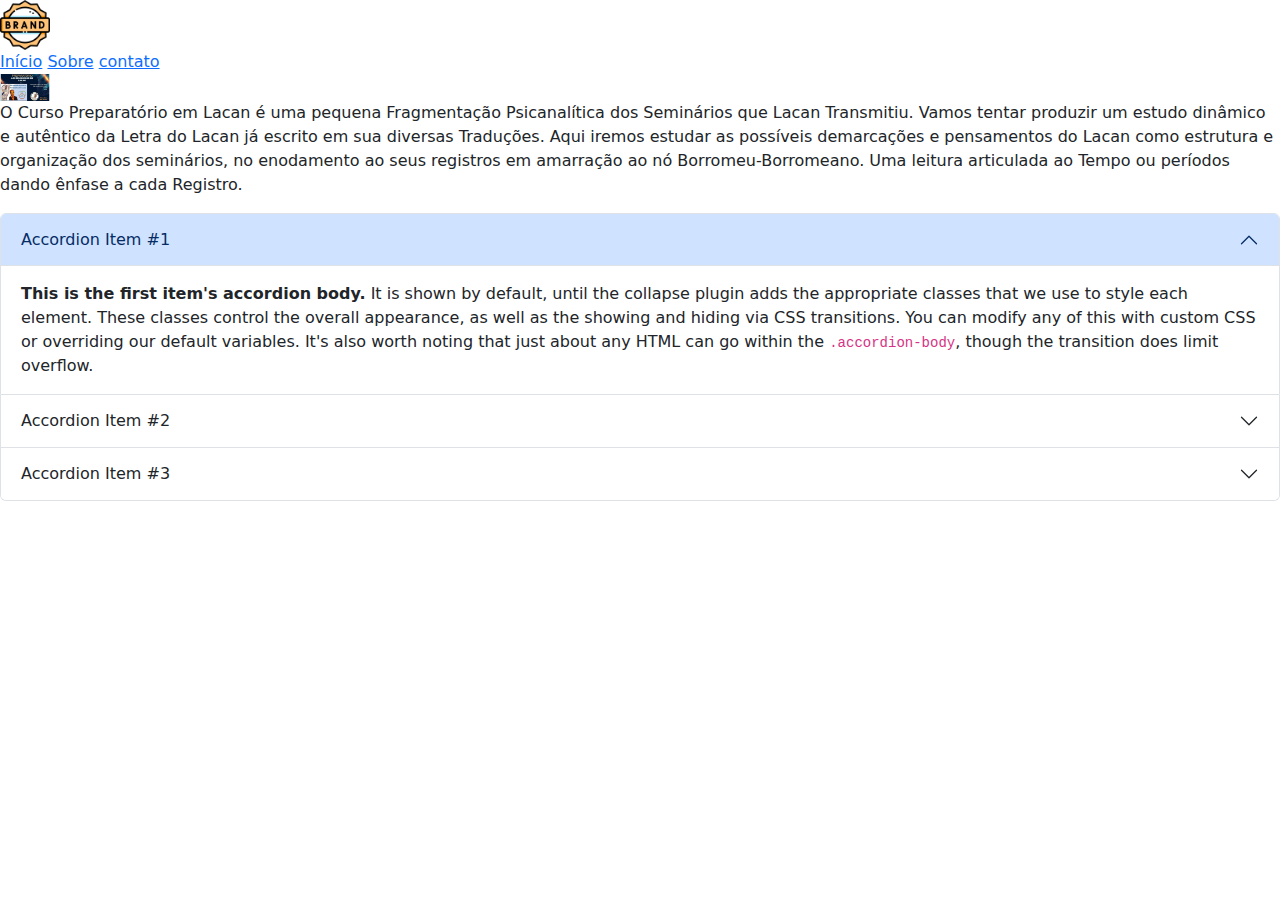
==== assets/curso1.html @ c64bf55d "teste" ====
<!DOCTYPE html>
<html lang="pt-br">
<head>
    <meta charset="UTF-8">
    <meta name="viewport" content="width=device-width, initial-scale=1.0">
    <link rel="stylesheet" href="style-courses_pages.css">
    <link href="https://cdn.jsdelivr.net/npm/bootstrap@5.3.3/dist/css/bootstrap.min.css" rel="stylesheet" integrity="sha384-QWTKZyjpPEjISv5WaRU9OFeRpok6YctnYmDr5pNlyT2bRjXh0JMhjY6hW+ALEwIH" crossorigin="anonymous">
    <title>Curso 1</title>
</head>
<body>
    <header>
        <div class="img-header">
            <img src="images/imagem-de-marca.png" alt="marca">
        </div>
        <nav>
          <a href="index.html">Início</a>
          <a href="sobre">Sobre</a>
          <a href="contato">contato</a>
        </nav>
    </header>
    <main>
        <section class="banner">
            <div class="banner-content">
                <img src="images/bannerSeminarioLacan.png" alt="banner">
            </div>
            <p>
                O Curso Preparatório em Lacan é uma pequena Fragmentação Psicanalítica dos Seminários que Lacan Transmitiu. Vamos tentar produzir um estudo dinâmico e autêntico da Letra do Lacan já escrito em sua diversas Traduções. Aqui iremos estudar as possíveis demarcações e pensamentos do Lacan como estrutura e organização dos seminários, no enodamento ao seus registros em amarração ao nó Borromeu-Borromeano. Uma leitura articulada ao Tempo ou períodos dando ênfase a cada Registro. 
            </p>
        </section>
        <section class="content-body">
            <div class="accordion" id="accordionExample">
                <div class="accordion-item">
                <h2 class="accordion-header">
                    <button class="accordion-button" type="button" data-bs-toggle="collapse" data-bs-target="#collapseOne" aria-expanded="true" aria-controls="collapseOne">
                    Accordion Item #1
                    </button>
                </h2>
                <div id="collapseOne" class="accordion-collapse collapse show" data-bs-parent="#accordionExample">
                    <div class="accordion-body">
                    <strong>This is the first item's accordion body.</strong> It is shown by default, until the collapse plugin adds the appropriate classes that we use to style each element. These classes control the overall appearance, as well as the showing and hiding via CSS transitions. You can modify any of this with custom CSS or overriding our default variables. It's also worth noting that just about any HTML can go within the <code>.accordion-body</code>, though the transition does limit overflow.
                    </div>
                </div>
                </div>
                <div class="accordion-item">
                <h2 class="accordion-header">
                    <button class="accordion-button collapsed" type="button" data-bs-toggle="collapse" data-bs-target="#collapseTwo" aria-expanded="false" aria-controls="collapseTwo">
                    Accordion Item #2
                    </button>
                </h2>
                <div id="collapseTwo" class="accordion-collapse collapse" data-bs-parent="#accordionExample">
                    <div class="accordion-body">
                    <strong>This is the second item's accordion body.</strong> It is hidden by default, until the collapse plugin adds the appropriate classes that we use to style each element. These classes control the overall appearance, as well as the showing and hiding via CSS transitions. You can modify any of this with custom CSS or overriding our default variables. It's also worth noting that just about any HTML can go within the <code>.accordion-body</code>, though the transition does limit overflow.
                    </div>
                </div>
                </div>
                <div class="accordion-item">
                <h2 class="accordion-header">
                    <button class="accordion-button collapsed" type="button" data-bs-toggle="collapse" data-bs-target="#collapseThree" aria-expanded="false" aria-controls="collapseThree">
                    Accordion Item #3
                    </button>
                </h2>
                <div id="collapseThree" class="accordion-collapse collapse" data-bs-parent="#accordionExample">
                    <div class="accordion-body">
                    <strong>This is the third item's accordion body.</strong> It is hidden by default, until the collapse plugin adds the appropriate classes that we use to style each element. These classes control the overall appearance, as well as the showing and hiding via CSS transitions. You can modify any of this with custom CSS or overriding our default variables. It's also worth noting that just about any HTML can go within the <code>.accordion-body</code>, though the transition does limit overflow.
                    </div>
                </div>
                </div>
            </div>
        </section>

    </main>
    
</body>
</html>
---- assets/style-courses_pages.css ----
*{
    margin: 0;
    padding: 0;
    box-sizing: border-box;
}
img{
    width: 50px;
}
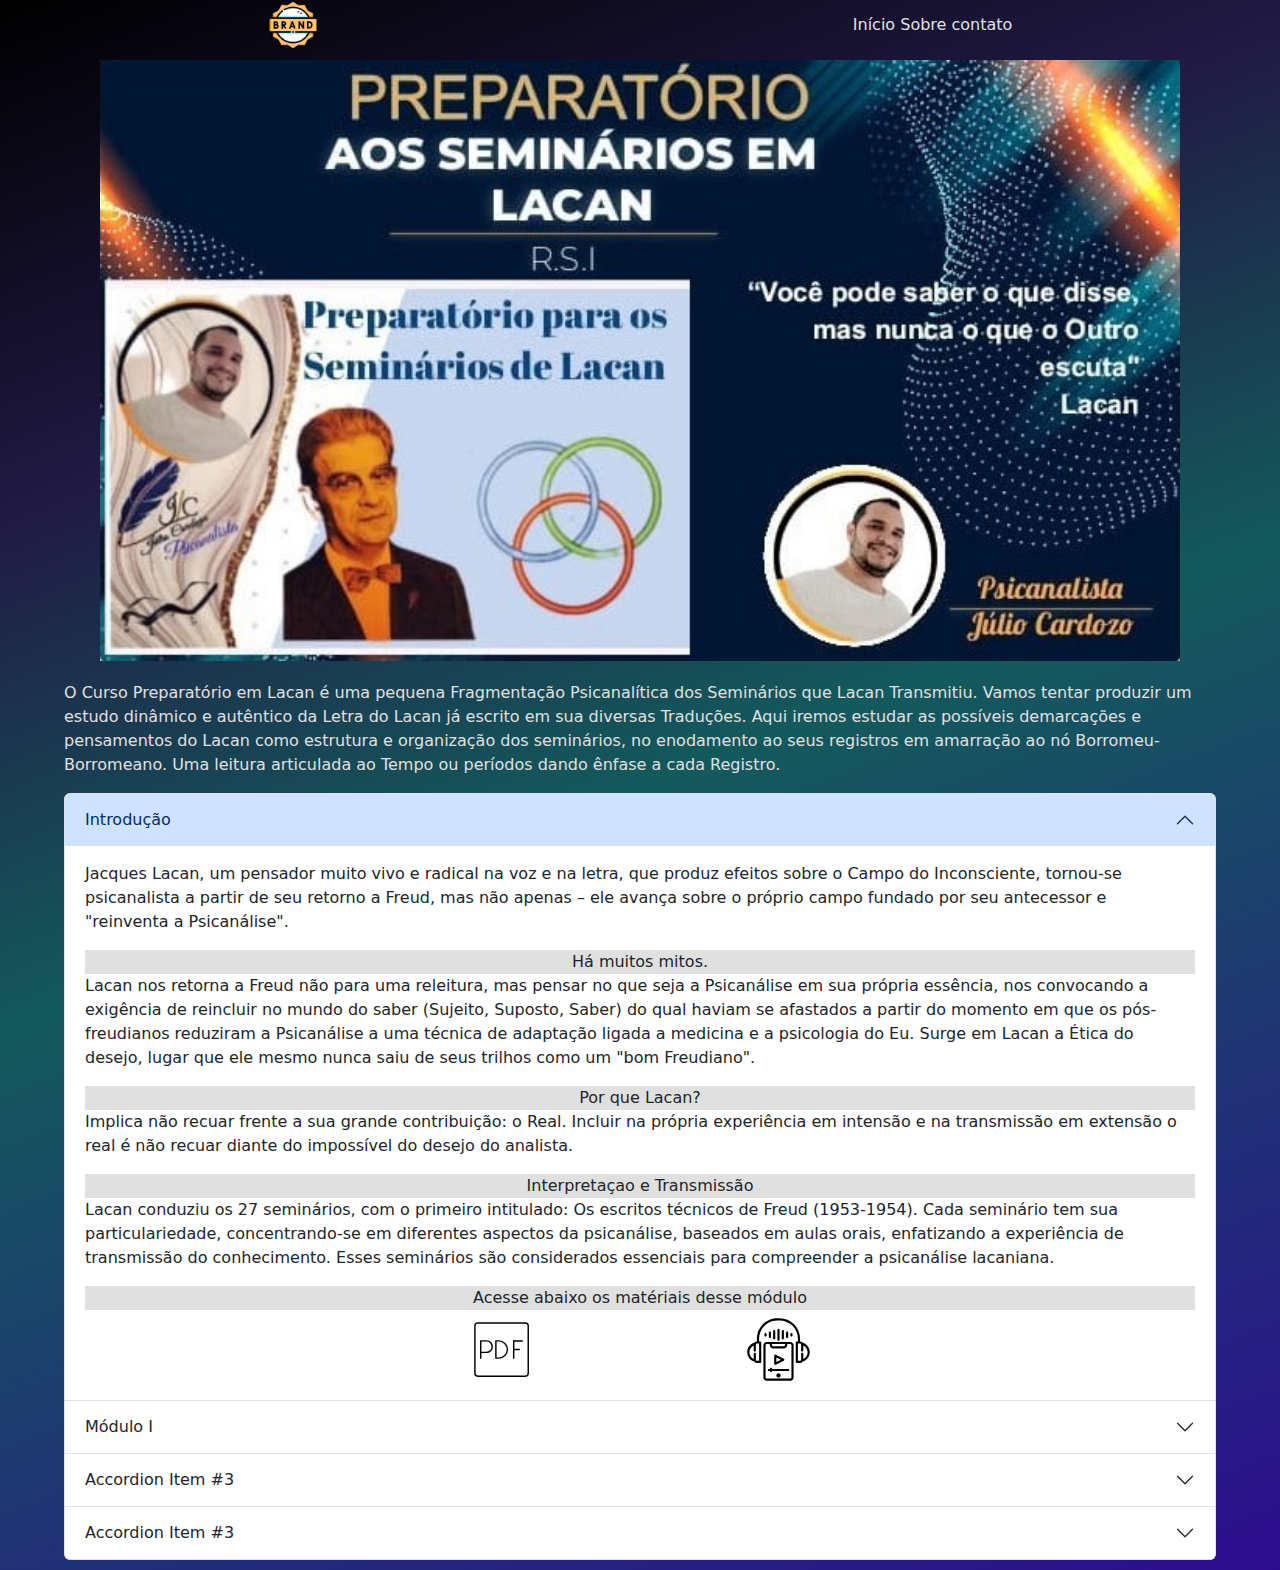
==== commit 3d8a63e9: "Fase inicial pag curso" ====
--- a/assets/curso1.html
+++ b/assets/curso1.html
@@ -13,43 +13,98 @@
             <img src="images/imagem-de-marca.png" alt="marca">
         </div>
         <nav>
-          <a href="index.html">Início</a>
+          <a href="../index.html">Início</a>
           <a href="sobre">Sobre</a>
           <a href="contato">contato</a>
         </nav>
     </header>
     <main>
         <section class="banner">
-            <div class="banner-content">
-                <img src="images/bannerSeminarioLacan.png" alt="banner">
+            <div class="banner-content margin">
+                <img src="images/bannerSeminarioLacan.png" alt="">
             </div>
+        </section>
+        <section class="content-body margin">
             <p>
                 O Curso Preparatório em Lacan é uma pequena Fragmentação Psicanalítica dos Seminários que Lacan Transmitiu. Vamos tentar produzir um estudo dinâmico e autêntico da Letra do Lacan já escrito em sua diversas Traduções. Aqui iremos estudar as possíveis demarcações e pensamentos do Lacan como estrutura e organização dos seminários, no enodamento ao seus registros em amarração ao nó Borromeu-Borromeano. Uma leitura articulada ao Tempo ou períodos dando ênfase a cada Registro. 
             </p>
-        </section>
-        <section class="content-body">
             <div class="accordion" id="accordionExample">
                 <div class="accordion-item">
                 <h2 class="accordion-header">
                     <button class="accordion-button" type="button" data-bs-toggle="collapse" data-bs-target="#collapseOne" aria-expanded="true" aria-controls="collapseOne">
-                    Accordion Item #1
+                    Introdução
                     </button>
                 </h2>
                 <div id="collapseOne" class="accordion-collapse collapse show" data-bs-parent="#accordionExample">
                     <div class="accordion-body">
-                    <strong>This is the first item's accordion body.</strong> It is shown by default, until the collapse plugin adds the appropriate classes that we use to style each element. These classes control the overall appearance, as well as the showing and hiding via CSS transitions. You can modify any of this with custom CSS or overriding our default variables. It's also worth noting that just about any HTML can go within the <code>.accordion-body</code>, though the transition does limit overflow.
+                        <p>
+                            Jacques Lacan, um pensador muito vivo e radical na voz e na letra, que produz efeitos sobre o Campo do Inconsciente, tornou-se psicanalista a partir de seu retorno a Freud, mas não apenas – ele avança sobre o próprio campo fundado por seu antecessor e "reinventa a Psicanálise".
+                        </p>
+                        <span class="middle-title">Há muitos mitos.</span>
+                        <p>
+                            Lacan nos retorna a Freud não para uma releitura, mas pensar no que seja a Psicanálise em sua própria essência, nos convocando a exigência de reincluir no mundo do saber (Sujeito, Suposto, Saber) do qual haviam se afastados a partir do momento em que os pós-freudianos reduziram a Psicanálise a uma técnica de adaptação ligada a medicina e a psicologia do Eu. Surge em Lacan a Ética do desejo, lugar que ele mesmo nunca saiu de seus trilhos como um "bom Freudiano".
+                        </p>
+                        <span class="middle-title">
+                            Por que Lacan?
+                        </span>
+                        <p>
+                            Implica não recuar frente a sua grande contribuição: o Real. Incluir na própria experiência em intensão e na transmissão em extensão o real é não recuar diante do impossível do desejo do analista.
+                        </p>
+                        <span class="middle-title">Interpretaçao e Transmissão</span>
+                        <p>
+                            Lacan conduziu os 27 seminários, com o primeiro intitulado: Os escritos técnicos de Freud (1953-1954). Cada seminário tem sua particulariedade, concentrando-se em diferentes aspectos da psicanálise, baseados em aulas orais, enfatizando a experiência de transmissão do conhecimento. Esses seminários são considerados essenciais para compreender a psicanálise lacaniana. 
+                        </p>
+                        <span class="middle-title">Acesse abaixo os matériais desse módulo</span>
+                        <div class="content-files">
+                            <div>
+                               <a href="arquivos teste/Teste1.docx" target="_blank">
+                                    <img src="images/pdf-icon.svg" alt="Pdf">
+                                </a> 
+                            </div>
+                            <div>   
+                                <a href="arquivos teste/videoplayback.m4a" target="_blank">
+                                    <img src="images/audiobook-icon.svg" alt="">
+                                </a>  
+                            </div>
+                        </div>
                     </div>
                 </div>
                 </div>
                 <div class="accordion-item">
                 <h2 class="accordion-header">
                     <button class="accordion-button collapsed" type="button" data-bs-toggle="collapse" data-bs-target="#collapseTwo" aria-expanded="false" aria-controls="collapseTwo">
-                    Accordion Item #2
+                    Módulo I
                     </button>
                 </h2>
                 <div id="collapseTwo" class="accordion-collapse collapse" data-bs-parent="#accordionExample">
                     <div class="accordion-body">
-                    <strong>This is the second item's accordion body.</strong> It is hidden by default, until the collapse plugin adds the appropriate classes that we use to style each element. These classes control the overall appearance, as well as the showing and hiding via CSS transitions. You can modify any of this with custom CSS or overriding our default variables. It's also worth noting that just about any HTML can go within the <code>.accordion-body</code>, though the transition does limit overflow.
+                        <h2>
+                            1º Tempo: "Estádio do Espelho como Formador do Eu" (1949)
+                        </h2>
+                        <ul>
+                            <li>
+                                <p>Estádio do Espelho</p>
+                            </li>
+                            <li>
+                                <p>A ênfase no Registro do Imaginário</p>
+                            </li>
+                            <li>
+                                <p>Formação do Eu</p>
+                            </li>
+                        </ul>
+                        <span class="middle-title">Acesse abaixo os matériais desse módulo</span>
+                        <div class="content-files">
+                            <div>
+                               <a href="arquivos teste/Teste1.docx" target="_blank">
+                                    <img src="images/pdf-icon.svg" alt="Pdf">
+                                </a> 
+                            </div>
+                            <div>   
+                                <a href="arquivos teste/videoplayback.m4a" target="_blank">
+                                    <img src="images/audiobook-icon.svg" alt="">
+                                </a>  
+                            </div>
+                        </div>
                     </div>
                 </div>
                 </div>
@@ -65,10 +120,23 @@
                     </div>
                 </div>
                 </div>
+                <div class="accordion-item">
+                    <h2 class="accordion-header">
+                      <button class="accordion-button collapsed" type="button" data-bs-toggle="collapse" data-bs-target="#collapseFour" aria-expanded="false" aria-controls="collapseFour">
+                        Accordion Item #3
+                      </button>
+                    </h2>
+                    <div id="collapseFour" class="accordion-collapse collapse" data-bs-parent="#accordionExample">
+                      <div class="accordion-body">
+                        <strong>This is the third item's accordion body.</strong> It is hidden by default, until the collapse plugin adds the appropriate classes that we use to style each element. These classes control the overall appearance, as well as the showing and hiding via CSS transitions. You can modify any of this with custom CSS or overriding our default variables. It's also worth noting that just about any HTML can go within the <code>.accordion-body</code>, though the transition does limit overflow.
+                      </div>
+                    </div>
+                  </div>
             </div>
         </section>
 
     </main>
     
 </body>
+<script src="https://cdn.jsdelivr.net/npm/bootstrap@5.3.3/dist/js/bootstrap.bundle.min.js" integrity="sha384-YvpcrYf0tY3lHB60NNkmXc5s9fDVZLESaAA55NDzOxhy9GkcIdslK1eN7N6jIeHz" crossorigin="anonymous"></script>
 </html>--- a/assets/style-courses_pages.css
+++ b/assets/style-courses_pages.css
@@ -3,6 +3,61 @@
     padding: 0;
     box-sizing: border-box;
 }
-img{
+body{
+    background: rgb(0,0,0);
+    background: linear-gradient(159deg, rgba(0,0,0,1) 0%, rgba(33,25,68,1) 25%, rgba(19,90,92,1) 50%, rgba(44,13,142,1) 100%);
+}
+header{
+    width: 100%;
+    display: flex;
+    justify-content: space-around;
+    align-items: center;
+
+}
+header img{
     width: 50px;
+}
+nav a{
+    color: #E0E0E0;
+    text-decoration: none;
+    text-align: center;
+}
+.margin{
+    margin: 10px 5%;
+}
+.banner{
+    width: 100%;
+    display: flex;
+    justify-content: center;
+    align-items: center;
+}
+.banner-content img{
+    width: 1080px;
+    background-color: yellow;
+}
+/* .accordion-body{
+    margin-bottom: 2%;
+    margin-top: 1%;
+} */
+.middle-title{
+    background-color: #E0E0E0;
+    width: 100%;
+    display: block;
+    text-align: center;
+}
+.content-files{
+    width: 100%;
+    margin-top: 5px;
+    text-align: center;
+    display: flex;
+    justify-content: center;
+}
+.content-files div{
+    width: 25%;
+}
+.content-files img{
+    width: 25%;
+}
+:first-child .content-body{
+    color:  #E0E0E0;
 }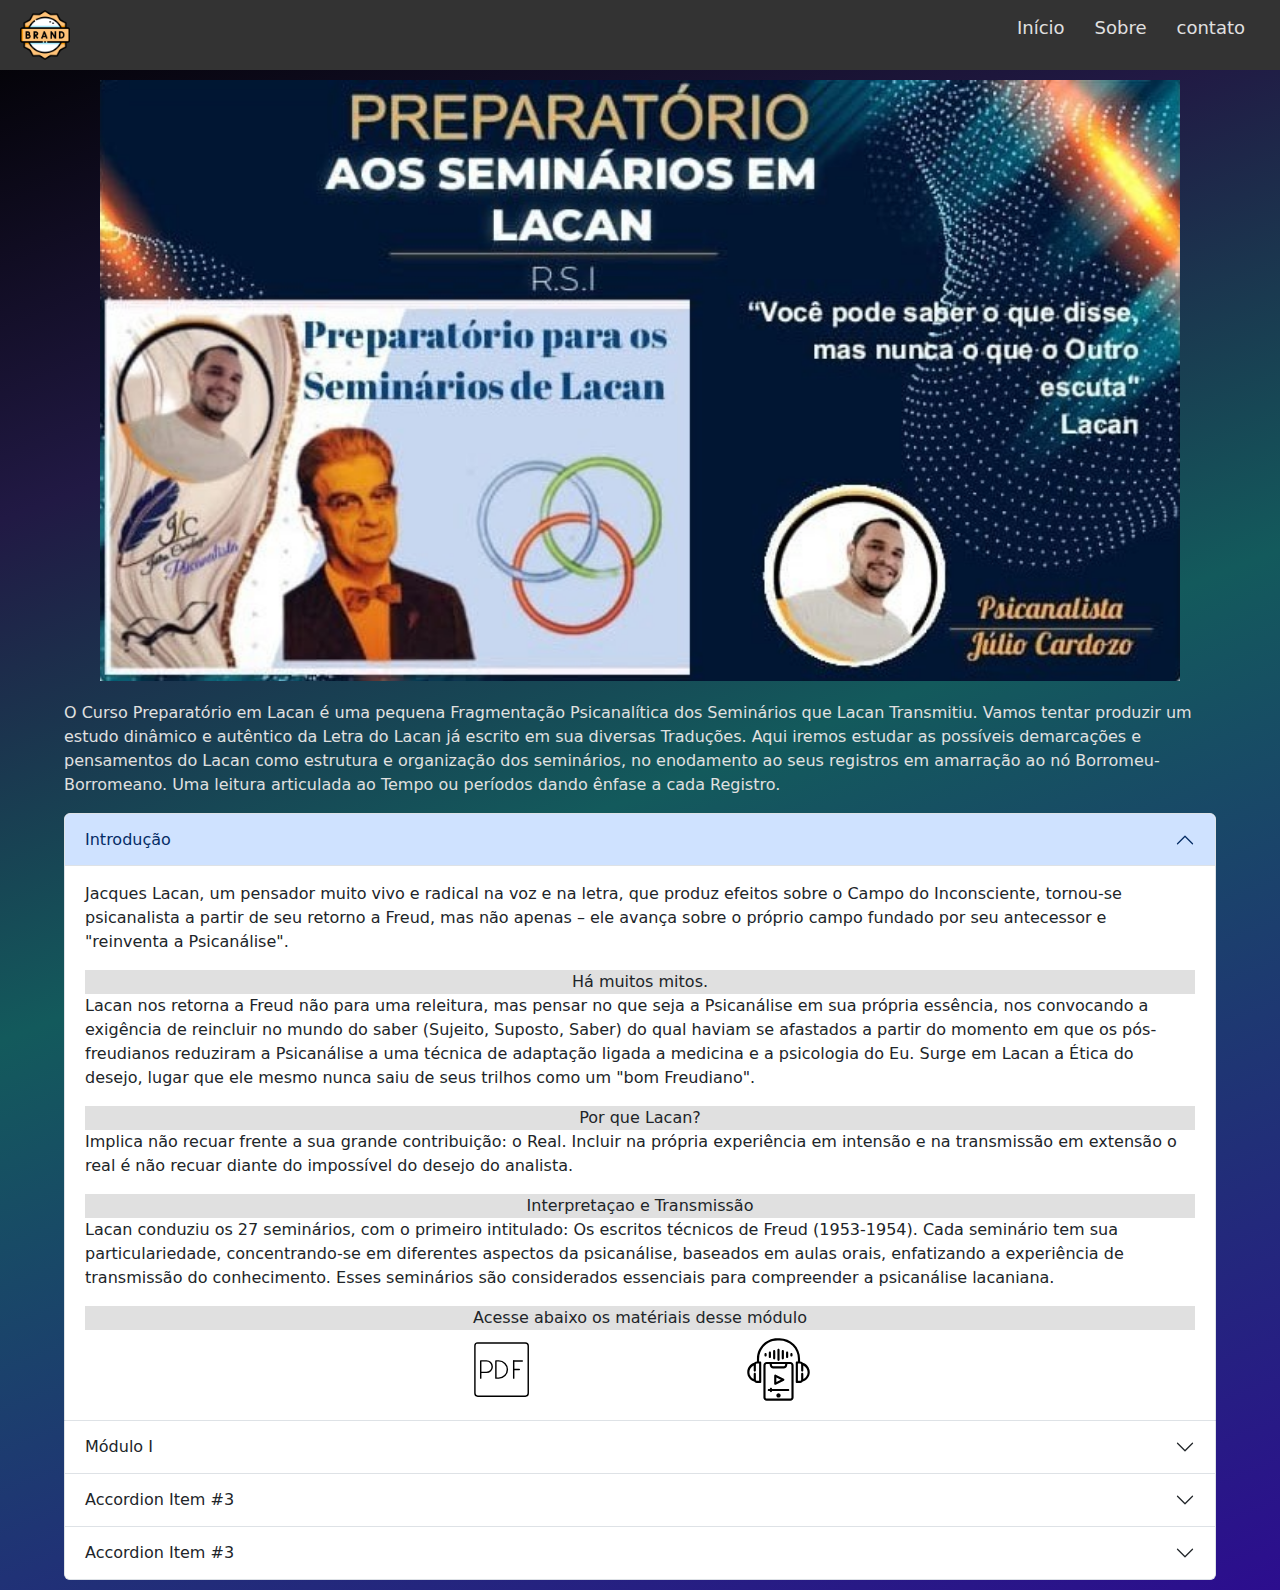
==== commit 6e07002b: "Responsividade parcialmente ajustada e navbar na pag de cursos" ====
--- a/assets/curso1.html
+++ b/assets/curso1.html
@@ -10,14 +10,20 @@
 <body>
     <header>
         <div class="img-header">
-            <img src="images/imagem-de-marca.png" alt="marca">
+          <img src="images/imagem-de-marca.png" alt="marca">
         </div>
-        <nav>
-          <a href="../index.html">Início</a>
-          <a href="sobre">Sobre</a>
-          <a href="contato">contato</a>
-        </nav>
-    </header>
+          <nav>
+            <ul class="nav-links">
+              <li><a href="home">Início</a></li>
+              <li><a href="sobre">Sobre</a></li>
+              <li><a href="contato">contato</a></li>
+            </ul>    
+            <div class="menu-icon" onclick="Menu()">
+              &#9776;
+            </div>
+            
+          </nav>
+      </header>
     <main>
         <section class="banner">
             <div class="banner-content margin">
@@ -138,5 +144,6 @@
     </main>
     
 </body>
+<script src="app.js"></script>
 <script src="https://cdn.jsdelivr.net/npm/bootstrap@5.3.3/dist/js/bootstrap.bundle.min.js" integrity="sha384-YvpcrYf0tY3lHB60NNkmXc5s9fDVZLESaAA55NDzOxhy9GkcIdslK1eN7N6jIeHz" crossorigin="anonymous"></script>
 </html>--- a/assets/style-courses_pages.css
+++ b/assets/style-courses_pages.css
@@ -8,11 +8,11 @@
     background: linear-gradient(159deg, rgba(0,0,0,1) 0%, rgba(33,25,68,1) 25%, rgba(19,90,92,1) 50%, rgba(44,13,142,1) 100%);
 }
 header{
-    width: 100%;
     display: flex;
-    justify-content: space-around;
+    justify-content: space-between;
     align-items: center;
-
+    background-color: #333;
+    padding: 10px 20px;
 }
 header img{
     width: 50px;
@@ -21,6 +21,31 @@
     color: #E0E0E0;
     text-decoration: none;
     text-align: center;
+}
+.nav-links{
+    list-style: none;
+    display: flex;
+}
+h1{
+    color: #fff !important;
+    text-align: center;
+}
+.nav-links li{
+    margin:0 15px !important;;
+}
+.nav-links li a{
+    text-decoration: none;
+    font-size: 18px;
+    transition: color 0.3s;
+}
+.nav-links a::hover{
+    color: #fff;
+}
+.menu-icon{
+    display: none;
+    color: #fff;
+    font-size: 30px;
+    cursor: pointer;
 }
 .margin{
     margin: 10px 5%;
@@ -35,10 +60,6 @@
     width: 1080px;
     background-color: yellow;
 }
-/* .accordion-body{
-    margin-bottom: 2%;
-    margin-top: 1%;
-} */
 .middle-title{
     background-color: #E0E0E0;
     width: 100%;
@@ -60,4 +81,52 @@
 }
 :first-child .content-body{
     color:  #E0E0E0;
+}
+
+
+
+
+
+/* mobile */
+@media (max-width: 720px){
+    .nav-links{
+        position: absolute;
+        right: 0;
+        top: 60px;
+        max-height: 0;
+        overflow: hidden;
+        flex-direction: row;
+        background-color: #333;
+        width: 100%;
+        display: flex;
+        justify-content: space-between;
+        transition: max-height 0.3 ease;
+        margin-top: 10px;
+    }
+    main{
+        margin-top: 30px;
+    }
+    .nav-links.show {
+        max-height: 300px;
+    }
+    .nav-links li{
+        margin: 20px;
+        text-align: center;
+        display: flex;
+    }
+    .nav-links a{
+        background-color: #fff;
+        color: #333;
+        border-radius: 5px;
+        padding: 5%;
+    }
+    .menu-icon{
+        display: block;
+    }
+    .banner{
+        width: 100%;
+    }
+    .banner img{
+        width: 100%;
+    }
 }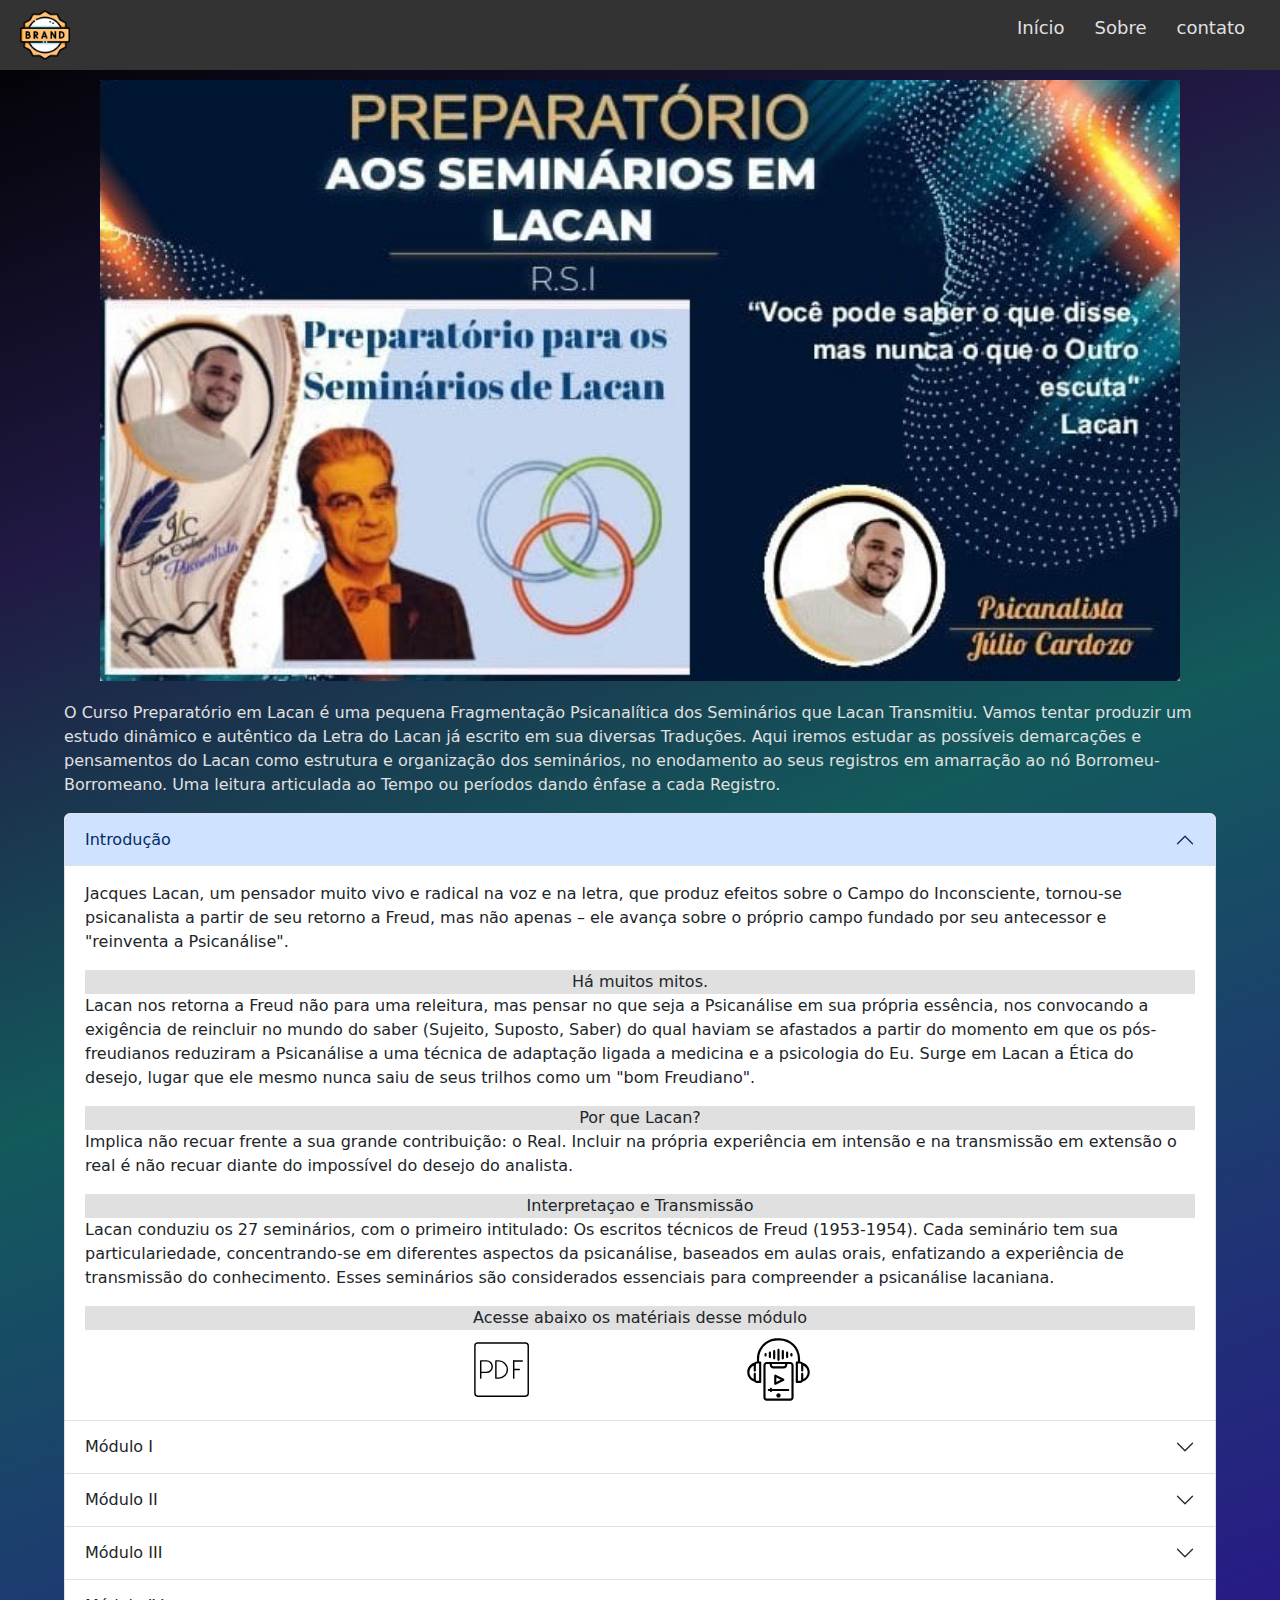
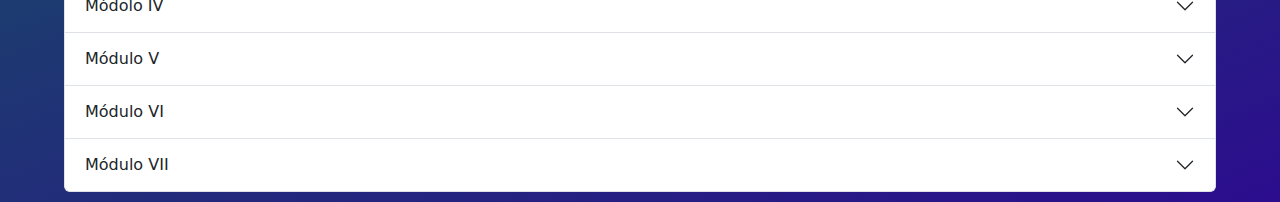
==== commit a4f16b2c: "Esqueleto do conteúdo criado." ====
--- a/assets/curso1.html
+++ b/assets/curso1.html
@@ -117,27 +117,236 @@
                 <div class="accordion-item">
                 <h2 class="accordion-header">
                     <button class="accordion-button collapsed" type="button" data-bs-toggle="collapse" data-bs-target="#collapseThree" aria-expanded="false" aria-controls="collapseThree">
-                    Accordion Item #3
+                    Módulo II
                     </button>
                 </h2>
                 <div id="collapseThree" class="accordion-collapse collapse" data-bs-parent="#accordionExample">
                     <div class="accordion-body">
-                    <strong>This is the third item's accordion body.</strong> It is hidden by default, until the collapse plugin adds the appropriate classes that we use to style each element. These classes control the overall appearance, as well as the showing and hiding via CSS transitions. You can modify any of this with custom CSS or overriding our default variables. It's also worth noting that just about any HTML can go within the <code>.accordion-body</code>, though the transition does limit overflow.
+                        <h2>
+                            2º Tempo Congresso de Roma (1953)
+                        </h2>
+                        <ul>
+                            <li>
+                                <p>Primazia do Simbólico</p>
+                            </li>
+                            <li>
+                                <p>Linguística Estrutural</p>
+                            </li>
+                            <li>
+                                <p>Função do Pai a teoria do Nome-do-Pai</p>
+                            </li>
+                        </ul>
+                        <p>
+                            É sua função na estruturação do desejo e da lei, ligando-a ao Édipo e à ênfase na entrada do Simbólico.
+                        </p>
+                        <span class="middle-title">Acesse abaixo os matériais desse módulo</span>
+                        <div class="content-files">
+                            <div>
+                               <a href="arquivos teste/Teste1.docx" target="_blank">
+                                    <img src="images/pdf-icon.svg" alt="Pdf">
+                                </a> 
+                            </div>
+                            <div>   
+                                <a href="arquivos teste/videoplayback.m4a" target="_blank">
+                                    <img src="images/audiobook-icon.svg" alt="">
+                                </a>  
+                            </div>
+                        </div>
                     </div>
                 </div>
                 </div>
                 <div class="accordion-item">
                     <h2 class="accordion-header">
                       <button class="accordion-button collapsed" type="button" data-bs-toggle="collapse" data-bs-target="#collapseFour" aria-expanded="false" aria-controls="collapseFour">
-                        Accordion Item #3
+                        Módulo III
                       </button>
                     </h2>
                     <div id="collapseFour" class="accordion-collapse collapse" data-bs-parent="#accordionExample">
                       <div class="accordion-body">
-                        <strong>This is the third item's accordion body.</strong> It is hidden by default, until the collapse plugin adds the appropriate classes that we use to style each element. These classes control the overall appearance, as well as the showing and hiding via CSS transitions. You can modify any of this with custom CSS or overriding our default variables. It's also worth noting that just about any HTML can go within the <code>.accordion-body</code>, though the transition does limit overflow.
-                      </div>
-                    </div>
-                  </div>
+                        <h2>
+                            3º Tempo: "Seminário XX mais ainda" ( 1972) 
+                        </h2>
+                        <ul>
+                            <li>
+                                <p>O Real e o Gozo</p>
+                            </li>
+                            <li>
+                                <p>Lógica do Gozo: Os diferentes tipos de gozo, como o Gozo Fálico e o Gozo do Outro e o mais- de-gozar.</p>
+                            </li>
+                            <li>
+                                <p>Falasser: um ser que fala. O sujeito da fala para o corpo falante, onde a fala é uma forma de gozo que afeta o corpo.</p>
+                            </li>
+                        </ul>
+                        <span class="middle-title">Acesse abaixo os matériais desse módulo</span>
+                        <div class="content-files">
+                            <div>
+                               <a href="arquivos teste/Teste1.docx" target="_blank">
+                                    <img src="images/pdf-icon.svg" alt="Pdf">
+                                </a> 
+                            </div>
+                            <div>   
+                                <a href="arquivos teste/videoplayback.m4a" target="_blank">
+                                    <img src="images/audiobook-icon.svg" alt="">
+                                </a>  
+                            </div>
+                        </div>
+                      </div>
+                    </div>
+                </div>
+                <div class="accordion-item">
+                    <h2 class="accordion-header">
+                      <button class="accordion-button collapsed" type="button" data-bs-toggle="collapse" data-bs-target="#collapseFive" aria-expanded="false" aria-controls="collapseFive">
+                        Módolo IV
+                      </button>
+                    </h2>
+                    <div id="collapseFive" class="accordion-collapse collapse" data-bs-parent="#accordionExample">
+                      <div class="accordion-body">
+                        <h2>
+                            1º Período Seminário 01 ao 03 Ênfase ao Imaginário
+                        </h2>
+                        <p>
+                            Os Quatro Períodos de Lacan
+                        </p>
+                        <p>
+                            A obra de Jacques Lacan pode ser dividida em quatro períodos distintos, cada um marcado por uma ênfase específica na teoria psicanalítica, sempre articulados aos três registros: Real, Simbólico e Imaginário (RSI).
+                        </p>
+                        <ul>
+                            <li>
+                                <p>O Inconsciente > A Clínica do Inconsciente e os Fundamentos.</p>
+                            </li>
+                        </ul>
+                        <span class="middle-title">Acesse abaixo os matériais desse módulo</span>
+                        <div class="content-files">
+                            <div>
+                               <a href="arquivos teste/Teste1.docx" target="_blank">
+                                    <img src="images/pdf-icon.svg" alt="Pdf">
+                                </a> 
+                            </div>
+                            <div>   
+                                <a href="arquivos teste/videoplayback.m4a" target="_blank">
+                                    <img src="images/audiobook-icon.svg" alt="">
+                                </a>  
+                            </div>
+                        </div>
+                      </div>
+                    </div>
+                </div>
+                <div class="accordion-item">
+                    <h2 class="accordion-header">
+                      <button class="accordion-button collapsed" type="button" data-bs-toggle="collapse" data-bs-target="#collapseSix" aria-expanded="false" aria-controls="collapseSix">
+                        Módulo V
+                      </button>
+                    </h2>
+                    <div id="collapseSix" class="accordion-collapse collapse" data-bs-parent="#accordionExample">
+                      <div class="accordion-body">
+                         <h2>
+                            2º Período Seminários 04 ao 08 Ênfase ao Simbólico 
+                        </h2>
+                        <p>
+                            Os Quatro Períodos de Lacan
+                        </p>
+                        <p>
+                            A obra de Jacques Lacan pode ser dividida em quatro períodos distintos, cada um marcado por uma ênfase específica na teoria psicanalítica, sempre articulados aos três registros: Real, Simbólico e Imaginário (RSI).
+                        </p>
+                        <ul>
+                            <li>
+                                <p>A Dialética do Desejo > o Desejo e Estruturação na Identificação com o Sintoma.</p>
+                            </li>
+                        </ul>
+                        <span class="middle-title">Acesse abaixo os matériais desse módulo</span>
+                        <div class="content-files">
+                            <div>
+                               <a href="arquivos teste/Teste1.docx" target="_blank">
+                                    <img src="images/pdf-icon.svg" alt="Pdf">
+                                </a> 
+                            </div>
+                            <div>   
+                                <a href="arquivos teste/videoplayback.m4a" target="_blank">
+                                    <img src="images/audiobook-icon.svg" alt="">
+                                </a>  
+                            </div>
+                        </div> 
+                      </div>
+                    </div>
+                </div>
+                <div class="accordion-item">
+                    <h2 class="accordion-header">
+                      <button class="accordion-button collapsed" type="button" data-bs-toggle="collapse" data-bs-target="#collapseSeven" aria-expanded="false" aria-controls="collapseSeven">
+                        Módulo VI
+                      </button>
+                    </h2>
+                    <div id="collapseSeven" class="accordion-collapse collapse" data-bs-parent="#accordionExample">
+                      <div class="accordion-body">
+                         <h2>
+                            3º Período Seminários 09 ao 20 Ênfase ao Real 
+                        </h2>
+                        <p>
+                            Os Quatro Períodos de Lacan
+                        </p>
+                        <p>
+                            A obra de Jacques Lacan pode ser dividida em quatro períodos distintos, cada um marcado por uma ênfase específica na teoria psicanalítica, sempre articulados aos três registros: Real, Simbólico e Imaginário (RSI).
+                        </p>
+                        <ul>
+                            <li>
+                                <p>A Clínica do Real > O Além do Édipo no Sujeito do Falasser. </p>
+                            </li>
+                        </ul>
+                        <span class="middle-title">Acesse abaixo os matériais desse módulo</span>
+                        <div class="content-files">
+                            <div>
+                               <a href="arquivos teste/Teste1.docx" target="_blank">
+                                    <img src="images/pdf-icon.svg" alt="Pdf">
+                                </a> 
+                            </div>
+                            <div>   
+                                <a href="arquivos teste/videoplayback.m4a" target="_blank">
+                                    <img src="images/audiobook-icon.svg" alt="">
+                                </a>  
+                            </div>
+                        </div> 
+                      </div>
+                    </div>
+                </div>
+                <div class="accordion-item">
+                    <h2 class="accordion-header">
+                      <button class="accordion-button collapsed" type="button" data-bs-toggle="collapse" data-bs-target="#collapseEight" aria-expanded="false" aria-controls="collapseEight">
+                        Módulo VII
+                      </button>
+                    </h2>
+                    <div id="collapseEight" class="accordion-collapse collapse" data-bs-parent="#accordionExample">
+                      <div class="accordion-body">
+                         <h2>
+                            4º ou Último Período Seminários 21 ao 27 Ênfase ao nó Borromeano  
+                        </h2>
+                        <p>
+                            Os Quatro Períodos de Lacan
+                        </p>
+                        <p>
+                            A obra de Jacques Lacan pode ser dividida em quatro períodos distintos, cada um marcado por uma ênfase específica na teoria psicanalítica, sempre articulados aos três registros: Real, Simbólico e Imaginário (RSI).
+                        </p>
+                        <ul>
+                            <li>
+                                <p>O Corpo e o Gozo > O Corpo Pulsional e Gozo na sua Dimensão Não Fálica.</p>
+                            </li>
+                        </ul>
+                        <span class="middle-title">Acesse abaixo os matériais desse módulo</span>
+                        <div class="content-files">
+                            <div>
+                               <a href="arquivos teste/Teste1.docx" target="_blank">
+                                    <img src="images/pdf-icon.svg" alt="Pdf">
+                                </a> 
+                            </div>
+                            <div>   
+                                <a href="arquivos teste/videoplayback.m4a" target="_blank">
+                                    <img src="images/audiobook-icon.svg" alt="">
+                                </a>  
+                            </div>
+                        </div> 
+                      </div>
+                    </div>
+                </div>
+                
+                
             </div>
         </section>
 
--- a/assets/style-courses_pages.css
+++ b/assets/style-courses_pages.css
@@ -129,4 +129,25 @@
     .banner img{
         width: 100%;
     }
+    .content-files{
+        height: 80px;
+        width: 70%;
+        margin: 0 15%;
+        display: flex;
+        align-items: center;
+        justify-content: space-between;
+    }
+    .content-files img{
+        width: 100%;
+    }
+    .accordion-body{
+        width: 100% !important;
+    }
+    .accordion-body ul{
+        display: inline;
+    }
+    .accordion-body ul li{
+        width: 90%;
+        margin: 0 5% !important;
+    }
 }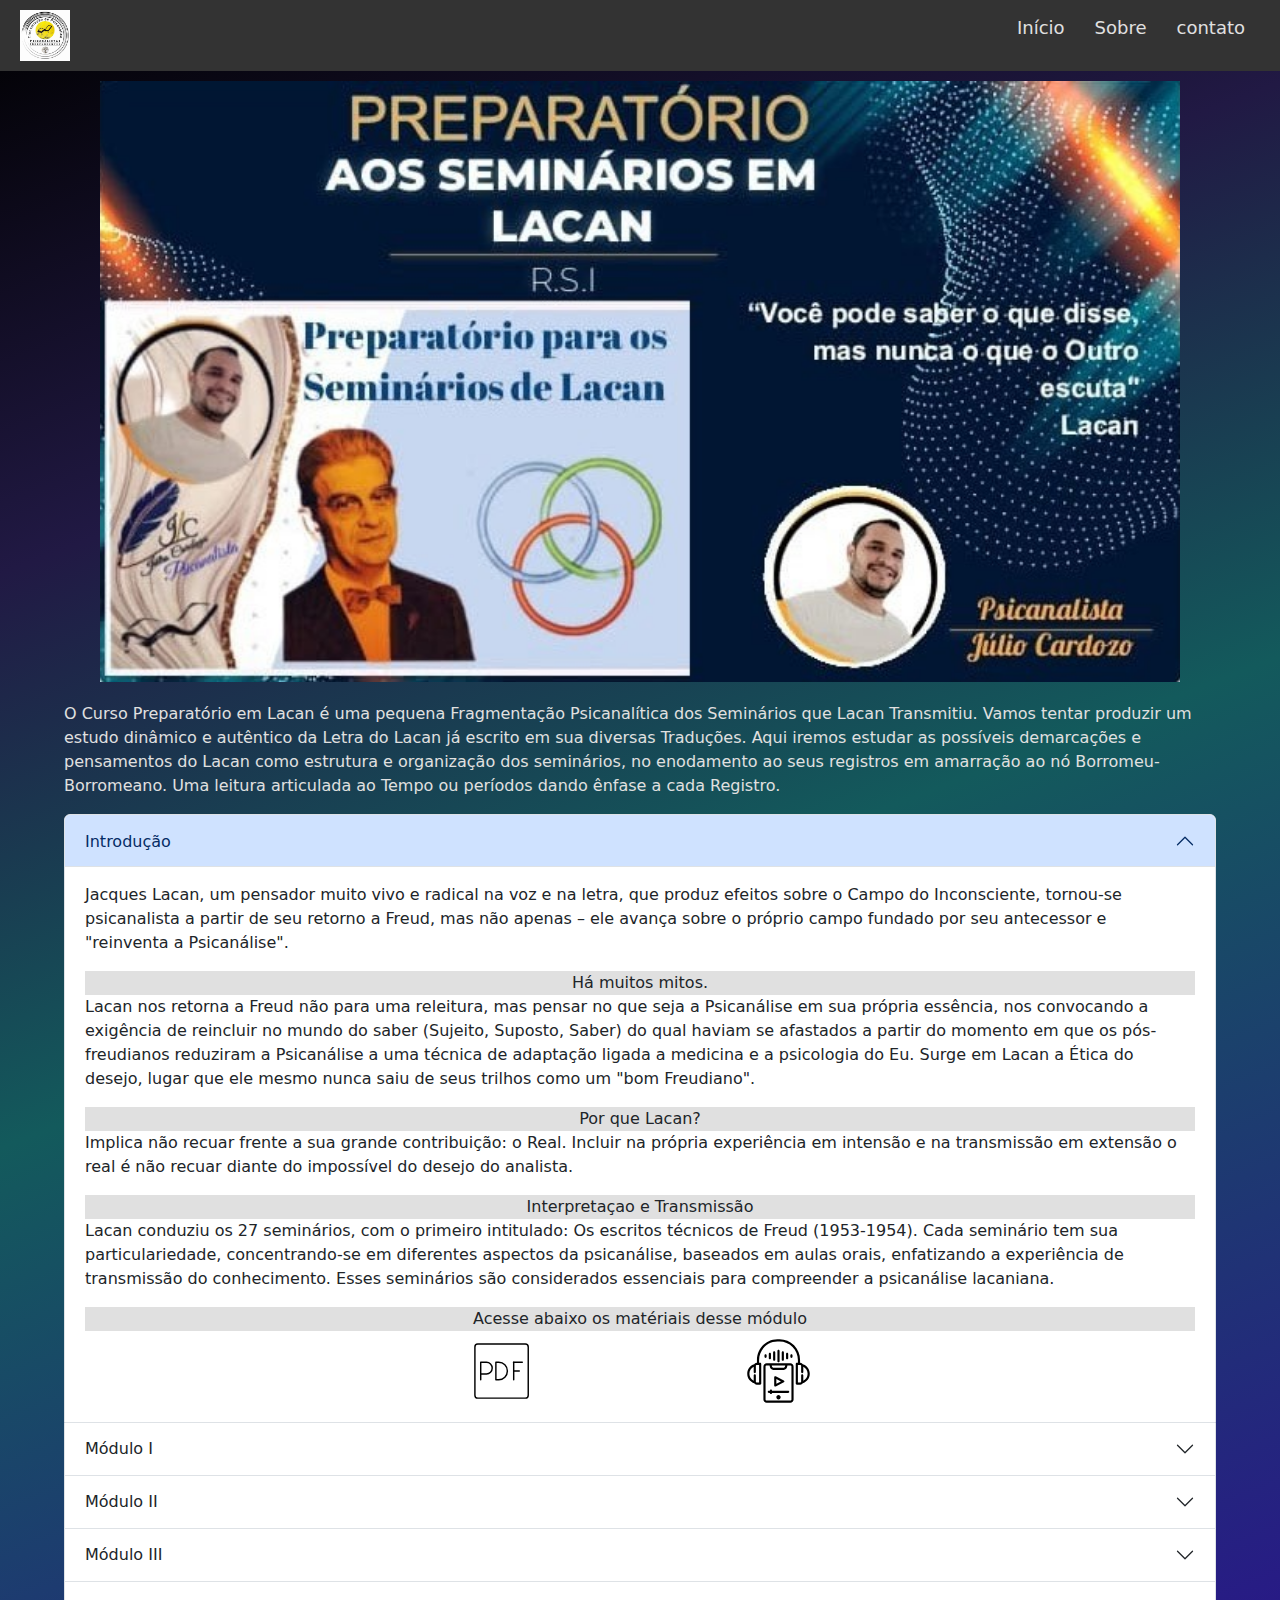
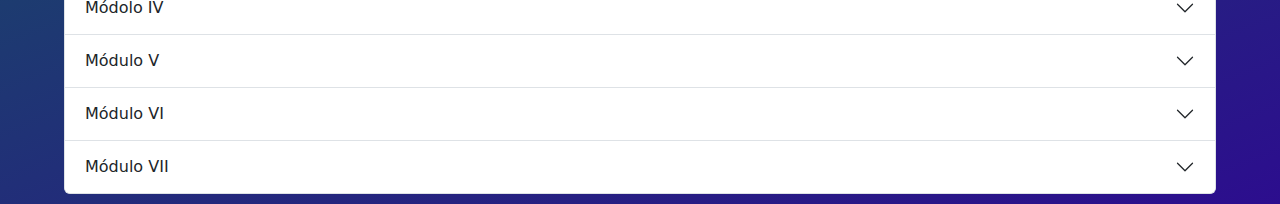
==== commit 40f7da41: "qualquer coisa" ====
--- a/assets/curso1.html
+++ b/assets/curso1.html
@@ -10,11 +10,11 @@
 <body>
     <header>
         <div class="img-header">
-          <img src="images/imagem-de-marca.png" alt="marca">
+          <img src="images/logo.jpeg" alt="marca">
         </div>
           <nav>
             <ul class="nav-links">
-              <li><a href="home">Início</a></li>
+              <li><a href="../index.html">Início</a></li>
               <li><a href="sobre">Sobre</a></li>
               <li><a href="contato">contato</a></li>
             </ul>    
@@ -345,8 +345,6 @@
                       </div>
                     </div>
                 </div>
-                
-                
             </div>
         </section>
 
